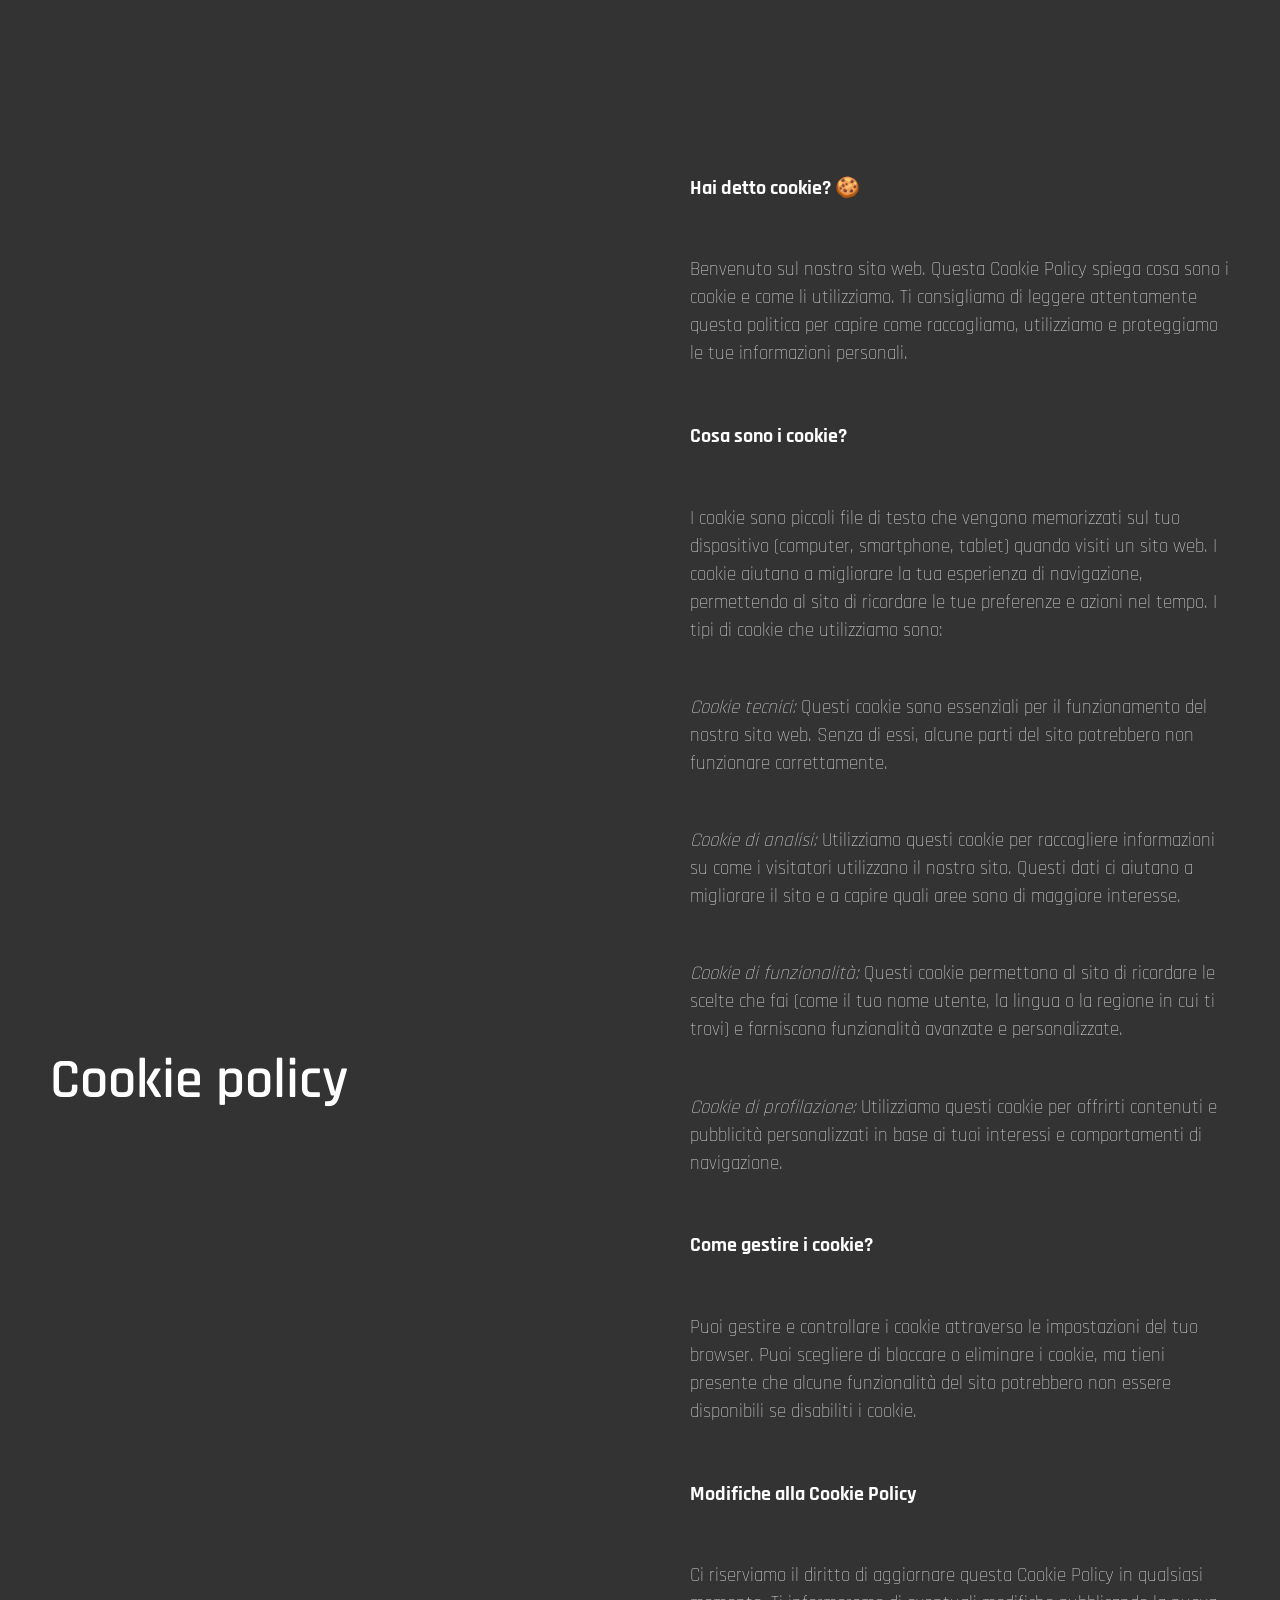
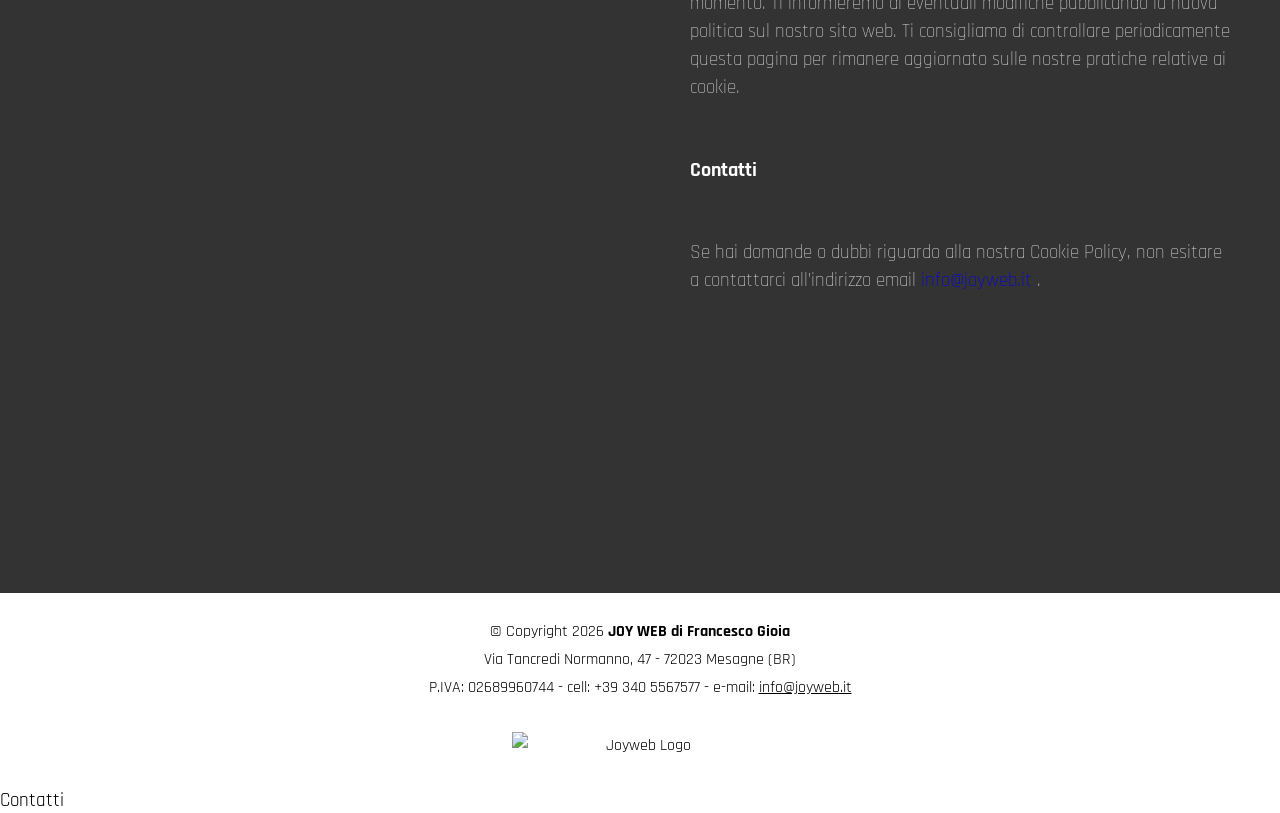
==== cookie-policy.html @ 5805879f "Add files via upload" ====
<!DOCTYPE html>
<html lang="it">
<head>
    <meta charset="UTF-8">
    <meta name="viewport" content="width=device-width, initial-scale=1.0">
    <title>Privacy policy</title>
    <style>
        #sp-page{color:#272727}
        #sp-page .sp-header-tag-h1,#sp-page .sp-header-tag-h2,#sp-page .sp-header-tag-h3,#sp-page .sp-header-tag-h4,#sp-page .sp-header-tag-h5,#sp-page .sp-header-tag-h6{color:#000000}
        #sp-page h1,#sp-page h2,#sp-page h3,#sp-page h4,#sp-page h5,#sp-page h6 {color:#000000; font-family:'Helvetica Neue', Arial, sans-serif; font-weight:400; font-style:normal}
        #sp-page a{color:#FF0000}
        #sp-page a:hover{color:#cc0000}
        #sp-page .btn{background-color:#000000}
        body{background-color:#FFFFFF !important;}
        
        
        @media only screen and (max-width: 480px) {
                 #sp-brhhwi {text-align:center !important;}
                 .sp-headline-block-jkhbii, #sp-jkhbii, #jkhbii {text-align:center !important;}
                 .sp-text-wrapper-jdj1i9, #sp-jdj1i9, #jdj1i9 {text-align:left !important;}		
            }
      
        </style>
        <link rel="stylesheet" href="https://cdnjs.cloudflare.com/ajax/libs/normalize/8.0.1/normalize.min.css" integrity="sha512-NhSC1YmyruXifcj/KFRWoC561YpHpc5Jtzgvbuzx5VozKpWvQ+4nXhPdFgmx8xqexRcpAglTj9sIBWINXa8x5w==" crossorigin="anonymous" referrerpolicy="no-referrer" />
        <link rel="icon" type="image/png" sizes="16x16" href="https://scontent-fco2-1.xx.fbcdn.net/v/t1.6435-9/79937164_10215445349347197_2338849351847116800_n.jpg?_nc_cat=105&ccb=1-6&_nc_sid=174925&_nc_ohc=5utxeUKPg_cAX-qe5cx&tn=70MWhojPpyFqLlnZ&_nc_ht=scontent-fco2-1.xx&oh=00_AT_BbEG2MG72mWIWYHKpiLQ5FNryk2faCsQP8G3Nqq2RHQ&oe=629CDF93">
  
        <script src="https://kit.fontawesome.com/ed0925123a.js" crossorigin="anonymous"></script>
        <script src="https://unpkg.com/scrollreveal@4.0.0/dist/scrollreveal.min.js"></script>
        <link rel="stylesheet" href="styles.css" />
        <link rel="stylesheet" href="https://cdnjs.cloudflare.com/ajax/libs/flickity/3.0.0/flickity.min.css" integrity="sha512-fJcFDOQo2+/Ke365m0NMCZt5uGYEWSxth3wg2i0dXu7A1jQfz9T4hdzz6nkzwmJdOdkcS8jmy2lWGaRXl+nFMQ==" crossorigin="anonymous" referrerpolicy="no-referrer" />
        <link rel="preconnect" href="https://fonts.googleapis.com">
        <link rel="preconnect" href="https://fonts.gstatic.com" crossorigin>
        <link href="https://fonts.googleapis.com/css2?family=Rajdhani:wght@300;400;600;700&display=swap" rel="stylesheet">
      
</head>
<body>
    <div id="privacy" class="bg-cover">
        <div class="bg-cover__title reveal">
          <h3 class="big-text tw">Cookie policy<h3>
        </div>
        <div class="bg-cover__text">
          <h4 class="normal-text tw zoom">Hai detto cookie? 🍪</h4>
          <p class="tg zoom">
            Benvenuto sul nostro sito web. Questa Cookie Policy spiega cosa sono i cookie e come li utilizziamo. Ti consigliamo di leggere attentamente questa politica per capire come raccogliamo, utilizziamo e proteggiamo le tue informazioni personali.

            <h4 class="normal-text tw zoom">Cosa sono i cookie?</h4>
                <p>I cookie sono piccoli file di testo che vengono memorizzati sul tuo dispositivo (computer, smartphone, tablet) quando visiti un sito web. I cookie aiutano a migliorare la tua esperienza di navigazione, permettendo al sito di ricordare le tue preferenze e azioni nel tempo. I tipi di cookie che utilizziamo sono:</p>
                <p><em>Cookie tecnici: </em> Questi cookie sono essenziali per il funzionamento del nostro sito web. Senza di essi, alcune parti del sito potrebbero non funzionare correttamente.</p>
                <p><em>Cookie di analisi: </em> Utilizziamo questi cookie per raccogliere informazioni su come i visitatori utilizzano il nostro sito. Questi dati ci aiutano a migliorare il sito e a capire quali aree sono di maggiore interesse.</p>
                <p><em>Cookie di funzionalità: </em> Questi cookie permettono al sito di ricordare le scelte che fai (come il tuo nome utente, la lingua o la regione in cui ti trovi) e forniscono funzionalità avanzate e personalizzate.</p>
                <p><em>Cookie di profilazione: </em>Utilizziamo questi cookie per offrirti contenuti e pubblicità personalizzati in base ai tuoi interessi e comportamenti di navigazione.</p>
            <h4 class="normal-text tw zoom">Come gestire i cookie?</h4>
                <p>Puoi gestire e controllare i cookie attraverso le impostazioni del tuo browser. Puoi scegliere di bloccare o eliminare i cookie, ma tieni presente che alcune funzionalità del sito potrebbero non essere disponibili se disabiliti i cookie.</p>
            <h4 class="normal-text tw zoom">Modifiche alla Cookie Policy</h4>
                <p>Ci riserviamo il diritto di aggiornare questa Cookie Policy in qualsiasi momento. Ti informeremo di eventuali modifiche pubblicando la nuova politica sul nostro sito web. Ti consigliamo di controllare periodicamente questa pagina per rimanere aggiornato sulle nostre pratiche relative ai cookie.</p>
            <h4 class="normal-text tw zoom">Contatti</h4>  
                <p>Se hai domande o dubbi riguardo alla nostra Cookie Policy, non esitare a contattarci all’indirizzo email <a href="mailto:info@joyweb.it">info@joyweb.it</a> .</p>
          </p>
          </p>
        </div>
      </div>
      <footer>
        <div class="col footer-item">
            <p>© Copyright <script>document.write(new Date().getFullYear()) + " " </script> <strong>JOY WEB di Francesco Gioia </strong> <br>
              Via Tancredi Normanno, 47 - 72023 Mesagne (BR) <br>
              P.IVA: 02689960744 - cell: +39 340 5567577 - e-mail: <a style="text-decoration: underline; color: #000000;" href="mailto:info@joyweb.it">info@joyweb.it</a></p>
              <p><img src="https://www.joyweb.it/LOGO-JOYWEB.png" alt="Joyweb Logo" width="256" height="auto" style="display: block; margin-left: auto; margin-right: auto;" /></p>
            <!-- <p>Created by <em><a style="font-weight: 600; text-decoration: none;" href="https://portfolio-rho-ten-54.vercel.app/">Leo Pasquale</a></em></p> -->
        </div>
      </footer>
      
</body>
</html>





Contatti
---- styles.css ----
/*! normalize.css v8.0.1 | MIT License | github.com/necolas/normalize.css */

/* Document
   ========================================================================== */

/**
 * 1. Correct the line height in all browsers.
 * 2. Prevent adjustments of font size after orientation changes in iOS.
 */

 html {
  line-height: 1.15; /* 1 */
  -webkit-text-size-adjust: 100%; /* 2 */
}

/* Sections
   ========================================================================== */

/**
 * Remove the margin in all browsers.
 */

body {
  margin: 0;
}

/**
 * Render the `main` element consistently in IE.
 */

main {
  display: block;
}

/**
 * Correct the font size and margin on `h1` elements within `section` and
 * `article` contexts in Chrome, Firefox, and Safari.
 */

h1 {
  font-size: 2em;
  margin: 0.67em 0;
}

/* Grouping content
   ========================================================================== */

/**
 * 1. Add the correct box sizing in Firefox.
 * 2. Show the overflow in Edge and IE.
 */

hr {
  box-sizing: content-box; /* 1 */
  height: 0; /* 1 */
  overflow: visible; /* 2 */
}

/**
 * 1. Correct the inheritance and scaling of font size in all browsers.
 * 2. Correct the odd `em` font sizing in all browsers.
 */

pre {
  font-family: monospace, monospace; /* 1 */
  font-size: 1em; /* 2 */
}

/* Text-level semantics
   ========================================================================== */

/**
 * Remove the gray background on active links in IE 10.
 */

a {
  background-color: transparent;
}

/**
 * 1. Remove the bottom border in Chrome 57-
 * 2. Add the correct text decoration in Chrome, Edge, IE, Opera, and Safari.
 */

abbr[title] {
  border-bottom: none; /* 1 */
  text-decoration: underline; /* 2 */
  text-decoration: underline dotted; /* 2 */
}

/**
 * Add the correct font weight in Chrome, Edge, and Safari.
 */

b,
strong {
  font-weight: bolder;
}

/**
 * 1. Correct the inheritance and scaling of font size in all browsers.
 * 2. Correct the odd `em` font sizing in all browsers.
 */

code,
kbd,
samp {
  font-family: monospace, monospace; /* 1 */
  font-size: 1em; /* 2 */
}

/**
 * Add the correct font size in all browsers.
 */

small {
  font-size: 80%;
}

/**
 * Prevent `sub` and `sup` elements from affecting the line height in
 * all browsers.
 */

sub,
sup {
  font-size: 75%;
  line-height: 0;
  position: relative;
  vertical-align: baseline;
}

sub {
  bottom: -0.25em;
}

sup {
  top: -0.5em;
}

/* Embedded content
   ========================================================================== */

/**
 * Remove the border on images inside links in IE 10.
 */

img {
  border-style: none;
}

/* Forms
   ========================================================================== */

/**
 * 1. Change the font styles in all browsers.
 * 2. Remove the margin in Firefox and Safari.
 */

button,
input,
optgroup,
select,
textarea {
  font-family: inherit; /* 1 */
  font-size: 100%; /* 1 */
  line-height: 1.15; /* 1 */
  margin: 0; /* 2 */
}

/**
 * Show the overflow in IE.
 * 1. Show the overflow in Edge.
 */

button,
input { /* 1 */
  overflow: visible;
}

/**
 * Remove the inheritance of text transform in Edge, Firefox, and IE.
 * 1. Remove the inheritance of text transform in Firefox.
 */

button,
select { /* 1 */
  text-transform: none;
}

/**
 * Correct the inability to style clickable types in iOS and Safari.
 */

button,
[type="button"],
[type="reset"],
[type="submit"] {
  -webkit-appearance: button;
}

/**
 * Remove the inner border and padding in Firefox.
 */

button::-moz-focus-inner,
[type="button"]::-moz-focus-inner,
[type="reset"]::-moz-focus-inner,
[type="submit"]::-moz-focus-inner {
  border-style: none;
  padding: 0;
}

/**
 * Restore the focus styles unset by the previous rule.
 */

button:-moz-focusring,
[type="button"]:-moz-focusring,
[type="reset"]:-moz-focusring,
[type="submit"]:-moz-focusring {
  outline: 1px dotted ButtonText;
}

/**
 * Correct the padding in Firefox.
 */

fieldset {
  padding: 0.35em 0.75em 0.625em;
}

/**
 * 1. Correct the text wrapping in Edge and IE.
 * 2. Correct the color inheritance from `fieldset` elements in IE.
 * 3. Remove the padding so developers are not caught out when they zero out
 *    `fieldset` elements in all browsers.
 */

legend {
  box-sizing: border-box; /* 1 */
  color: inherit; /* 2 */
  display: table; /* 1 */
  max-width: 100%; /* 1 */
  padding: 0; /* 3 */
  white-space: normal; /* 1 */
}

/**
 * Add the correct vertical alignment in Chrome, Firefox, and Opera.
 */

progress {
  vertical-align: baseline;
}

/**
 * Remove the default vertical scrollbar in IE 10+.
 */

textarea {
  overflow: auto;
}

/**
 * 1. Add the correct box sizing in IE 10.
 * 2. Remove the padding in IE 10.
 */

[type="checkbox"],
[type="radio"] {
  box-sizing: border-box; /* 1 */
  padding: 0; /* 2 */
}

/**
 * Correct the cursor style of increment and decrement buttons in Chrome.
 */

[type="number"]::-webkit-inner-spin-button,
[type="number"]::-webkit-outer-spin-button {
  height: auto;
}

/**
 * 1. Correct the odd appearance in Chrome and Safari.
 * 2. Correct the outline style in Safari.
 */

[type="search"] {
  -webkit-appearance: textfield; /* 1 */
  outline-offset: -2px; /* 2 */
}

/**
 * Remove the inner padding in Chrome and Safari on macOS.
 */

[type="search"]::-webkit-search-decoration {
  -webkit-appearance: none;
}

/**
 * 1. Correct the inability to style clickable types in iOS and Safari.
 * 2. Change font properties to `inherit` in Safari.
 */

::-webkit-file-upload-button {
  -webkit-appearance: button; /* 1 */
  font: inherit; /* 2 */
}

/* Interactive
   ========================================================================== */

/*
 * Add the correct display in Edge, IE 10+, and Firefox.
 */

details {
  display: block;
}

/*
 * Add the correct display in all browsers.
 */

summary {
  display: list-item;
}

/* Misc
   ========================================================================== */

/**
 * Add the correct display in IE 10+.
 */

template {
  display: none;
}

/**
 * Add the correct display in IE 10.
 */

[hidden] {
  display: none;
}

/* Base style */
* {
  z-index: 1;
}
body {
  /* font-family: "Inter", sans-serif; */
  font-family: 'Rajdhani', sans-serif;
  margin: 0;
  font-size: 1.2rem;
}

#progress {
  width: 100%;
  height: 8.40rem;
  position: fixed;
  left: 0;
  top: 0;
  z-index: 2;
  background: linear-gradient(0deg, rgba(255, 255, 255, 0), #171717);
  background-size: cover;
}

a {
  text-decoration: none;
}
h1,
h2,
h3,
h4,
h5,
p {
  color: #000;
  padding-bottom: 1.88rem;
}
p {
  line-height: 1.75rem;
  color: #ccc;
  font-weight: 300;
}
.big-text {
  font-size: 3.5rem;
  font-weight: 600;
}
.med-text {
  font-size: 2.5rem;
}
.normal-text {
  font-size: 1.25rem;
}
.small-text {
  font-size: 0.88rem;
}
.intro-text {
  font-size: 1.25rem;
  text-transform: uppercase;
  font-weight: bold;
}
.button {
  font-family: 'Rajdhani', sans-serif;
  padding: 0.62rem 1.56rem;
  display: inline-block;
  border-radius: 0.31rem;
  border: 1px solid #fff;
  background-color: #0c5332;
  color:  #fff;
}

.button:hover {
  color: #0e834c;
  background-color: transparent;
  border: 1px solid #0c5332;
  transform: scale(1.05);
  transition: all .3s ease;
}


/* Header */
header {
  width: 100%;
  position: fixed;
  top: 0;
  left: 50%;
  transform: translateX(-50%);
  padding: 0.62rem;
  color: #fff;
  display: flex;
  max-width: 84.375rem;
  z-index: 3;
  align-items: center;
}

.hamburger {
  display: none;
}

.logo {
  display: block;
  z-index: 3;
}
.logo img {
  height: 9.7rem;
}

.menu {
  display: flex;
  align-items: center;
  width: 100%;
  text-decoration: none;
  list-style: none;
  z-index: 3;
  padding-left: 20%;
  text-align: end;
}

.menu li {
  display: inline-block;
  color: #fff;
  list-style: none;
}

.menu li a {
  color: #fff;
  list-style: none;
  padding: 0.94rem;
  display: flex;
  align-items: center;
  font-weight: 700;
  letter-spacing: 0.2rem;
  text-shadow: 2px 2px 4px black;
}

.menu li a:hover {
  color: #0c5332;
  transform: scale(1.1);
  transition: all .5s ease;
}

.dropbtn {
  background-color: transparent;
  color: white;
  padding: 16px;
  font-size: 2rem;
  border: none;
}

.dropdown {
  position: relative;
  display: inline-block;
}

.dropdown-content {
  display: none;
  position: absolute;
  background-color: transparent;
  min-width: 11rem;
  min-height: 11rem;
  box-shadow: 0px 8px 16px 0px rgba(0,0,0,0.2);
  z-index: 1;
  padding: 0;
  text-align: center;
  color: #ccc;
  right: 0;
}

.dropdown:hover .dropdown-content {display: block;  }


.hero {
  height: 100vh;
  display: flex;
  width: 100%;
  align-items: center;
  background: linear-gradient(0deg, rgba(0, 0, 0, 0.2), rgba(0, 0, 0, 0.9)),
    url("./images/bg-foto.jpg") no-repeat center center;
  background-size: cover;
}

.hero__content {
  width: 100%;
  max-width: 84.375rem;
  margin: 0 auto;
  padding: 1.875rem;
}

.hero__content h1,
.hero__content p {
  color: #fff;
}

#joywebtitle {
  margin-top: 11rem;
  margin-bottom: -3rem;
}


#desc_subtitle{
  margin-bottom: 28srem;
}


.wa-mobile {
  display: none;
  font-family: 'fontawesome';
  font-style: normal;
  margin-top: 100vh;
  font-size: 3rem;
  padding: 0.3rem;
  color: rgb(9, 206, 9);
  z-index: 999;
  position: fixed;
  bottom: 1%;
  right: 3%;
  text-shadow: 1.5px 1.5px 2px rgb(0, 0, 0);
}

.phone-mobile {
  display: none;
  font-family: 'fontawesome';
  font-style: normal;
  margin-top: 100vh;
  font-size: 2rem;
  padding: 0.3rem;
  color: rgb(8, 95, 209);
  z-index: 999;
  position: fixed;
  bottom: 9%;
  right: 4.5%;
  text-shadow: 1.5px 1.5px 2px  rgb(37, 37, 37);
}

.typewriter {
  color: #fff;
  /* font-family: monospace; */
  overflow: hidden; /* Ensures the content is not revealed until the animation */
  border-right: .15em solid #0e834c; /* The typwriter cursor */
  white-space: nowrap; /* Keeps the content on a single line */
  margin: 0 auto; /* Gives that scrolling effect as the typing happens */
  letter-spacing: .10em; /* Adjust as needed */
  animation: 
    typing 4.5s steps(30, end),
    blink-caret .6s step-end infinite;
}

/* The typing effect */
@keyframes typing {
  from { width: 0 }
  to { width: 100% }
}

/* The typewriter cursor effect */
@keyframes blink-caret {
  from, to { border-color: transparent }
  50% { border-color: #0c5332 }
}


@media (max-width: 868px) {
  
  .logo {
    padding-bottom: 1.875rem;
    display: block;
    z-index: 999;
    height: 6.5rem
  }
  
  .logo img {
    height: 6.5rem;
    margin-top: -1.3rem;
    margin-left: -2rem;
    z-index: 999;
  }

  #progress {
    height: 5rem;
  }

  .big-text {
    font-size: 2rem;
  }

  #prices {
    text-align: center;
  }

  .menu {
    display: block;
    position: absolute;
    top: 0;
    right: -120%;
    background-color: #0c5332;
    height: 100vh;
    padding-top: 5rem;
    width: 100%;
    margin: 0;
    transition: all 1s cubic-bezier(0.215, 0.610, 0.355, 1);
  }

  .menu--open {
    right: 0;
    width: 100%;
    padding: 7rem 0.5rem;
    transform: scale(1.15);
  }

  .menu--open li a:hover{
    transform: scale(1);
  }

  .menu li {
    display: block;
    /* padding: 1.875rem 0.625rem; */
  }
  .menu li:first-child{
    margin-top: 3rem;
  }
  .menu li a {
    font-size: 1.263rem;
  }

  .wa-mobile, .phone-mobile {
    display: block;

  }

  .hamburger {
    display: block;
    width: 1.875rem;
    height: 1.875rem;
    position: absolute;
    top: 1.875rem;
    right: 0;
    z-index: 4;
  }
  .hamburger span {
    background-color: #fff;
    height: 0.19rem;
    width: 100%;
    display: block;
    margin-bottom: 0.31rem;
  }

  #dropdown{
    display: none;
  }

}

/* Poster */

.poster {
  display: flex;
  height: 100%;
  width: 100%;
  align-items: center;
  margin-top: 3%;
}

.poster2 {
  display: flex;
  height: 100%;
  width: 100%;
  align-items: center;
  margin-top: 3%;
}

.poster__video {
  order: 1;
  margin-left: 3.12rem;
  width: 60%;
  height: 80%;
  z-index: 0;
}
.poster__content {
  order: 2;
  width: 40%;
  padding: 5.625rem;
  text-align: end;
}
.poster__video2 {
  order: 2;
  margin-right: 3.125rem;
  width: 60%;
  height: 80%;
  z-index: 0;
}
.poster__content2 {
  order: 1;
  width: 40%;
  padding: 5.625rem;
  text-align: start;
}

.poster__video video {
  object-fit: cover;
  width: 100%;
  height: 100%;
}
.poster__video2 video {
  object-fit: cover;
  width: 100%;
  height: 100%;
}

@media (max-width: 868px) {
  .poster {
    display: flex;
    flex-wrap: wrap;
    height: auto;
    margin: 0;
  }

  .poster2 {
    display: flex;
    flex-wrap: wrap;
    height: 0%;
    margin: 0;
  }

  #maps {
    width: 100%;
    height: 50vh;
  }

  #streetview {
    width: 100%;
    height: 50vh;
  }

  .poster__video, .poster__video2,
  .poster__content, .poster__content2 {
    display: block;
    margin: 0;
    width: 100%;
    text-align: center;

  }
  .poster__content, .poster__content2 {
    height: 30%;
  }
  .poster__video, .poster__video2 {
    order: 2;
  }
  .poster__content, .poster__content2 {
    order: 1;
    padding: 7% 3rem !important;
  }
  video {
    margin-top: 20%;
    margin-bottom: 0%;
  }

  #video2 {
    margin-bottom: -15%;
  }
  #internet, #privacy, #cookie{
    padding-top: 4rem;
    /* padding-bottom: 4rem; */
  }

 
  #chisiamo, #dovesiamo {
   padding-top: 0 !important
  }
}

@media (max-width: 1366px) {
  header {
    width: 90%
  }
  .hero__content {
    width: 100%;
  }
  .contact-form {
    height: 100%;
  }
  
  form > p {
    color: #fff;
    font-size: 1rem;
    width: 85%;
    margin: 0 auto;
  }
  }

/* BG Cover */

.bg-cover {
  display: flex;
  padding: 6.25rem 0;
  background: linear-gradient(0deg, rgba(0, 0, 0, 0.8), rgba(0, 0, 0, 0.8)),
    url("./images/bg-foto2.jpg") no-repeat center center;
  background-size: cover;
  margin-top: 0;
}

.bg-cover__title {
  width: 50%;
  padding: 3.125rem;
  display: flex;
  align-items: center;
}

.bg-cover__text {
  width: 50%;
  padding: 3.125rem;
}

@media (max-width: 868px) {
  .bg-cover {
    flex-wrap: wrap;
    height: auto;
  }
  .bg-cover__title,
  .bg-cover__text {
    width: 100%;
  }
}

/* Grid */

.grid {
  display: flex;
  max-width: 84.375rem;
  padding: 0 0.875rem;
  margin: 0 auto;
  position: relative;
}
.grid .col {
  width: 100%;
  padding: 3rem;
}

iframe {
  width: 100%;
  height: 50rem;
}
#maps, #street{
  z-index: 0;
}

.wa {
  font-family: 'fontawesome';
  font-style: normal;
  font-size: 2.5rem;
  padding: 0.3rem;
}

.wa:hover{
  color: rgb(6, 255, 6);
  transform: scale(1.2);
  transition: all .3s ease;
}

#submit, #call {
  text-align: center;
  width: 14rem;
  margin: 0 auto;
  border: 1px solid #fff;
  background-color: #0c5332;
  color:  #fff;
  font-size: 1rem;
}

#call {
  background-color: #1e9743;
}

#call a {
  color: #fff;
  text-decoration: none;
}
#call a::after{
  content: " \f095 ";
  font-family: "fontawesome";
  padding-left: 0.3rem;
}

.button-move{
  animation: rotate_effetto 5s 2 linear;
}
.button-move-mobile{
  animation: rotate_effetto 8s 4 linear;
}

@keyframes rotate_effetto {
  0% {transform: rotate(0deg); color: rgb(193, 243, 193);} 
  20% {transform: rotate(0deg); color: rgb(118, 208, 118);}
  40% {transform: rotate(10deg); color: rgb(9, 206, 9);}
  60% {transform: rotate(-10deg); color: rgb(9, 206, 9)}
  80% {transform: rotate(0deg); color: rgb(118, 208, 118);}
  100% {transform: rotate(0deg); color: rgb(193, 243, 193);}
}

#submit:hover {
 border: 1px solid #fff;
 background-color: transparent;
 color:  #fff;
 cursor: pointer;
}


@media (max-width: 868px) {
  /* * {
    width: 100%;
  }
   */


  #intro {
    display: none;
  }

  #joywebtitle {
    margin-top: 3rem;
    margin-bottom: -3rem;
  }

  #sp-jkhbii{
    font-size: .8rem !important;
    margin-top: .3rem !important;
  }

  #video1, #video2 {
  margin-top: -1.5rem;
  margin-bottom: 1rem;
}

  .typewriter {
    color: #fff;
    /* font-family: monospace; */
    overflow: hidden; /* Ensures the content is not revealed until the animation */
    border-right: .15em solid #0e834c; /* The typwriter cursor */
    white-space: wrap; /* Keeps the content on a single line */
    margin: 0 auto; /* Gives that scrolling effect as the typing happens */
    letter-spacing: .10em; /* Adjust as needed */
    animation: 
      typing 4.5s steps(30, end),
      blink-caret .6s step-end infinite;
  }

  #desc_subtitle{
    font-size: 1rem !important;
    margin-right: 0 !important;
  }
  .grid {
    display: flex;
    flex-wrap: wrap;
    align-items: center;
  }
  .grid .col {
    font-size: 1.2rem;
    width: 100%;
    display: block;
    padding: 1.5rem;
    padding-top: 3rem;
  }
  .grid > .col {
    padding-top: 55% !important;
  }
  .bg-cover, .bg-cover__title, .bg-cover__text {
    padding-top: 0;
    padding-bottom: 0;
    z-index: 0;
  }

  #street iframe,
  #maps iframe {
    position: relative;
    display: block;
    margin: 0;
    width: 100%;
    height: 20rem;
  }

  .tg p {
    font-size: 0.8rem;
  }


  .grid2 {
    display: flex;
    flex-wrap: wrap;
    width: 100%;
    padding: 0;
    margin: 0 auto;
    margin-bottom: -1rem;
  }
  .col2 {
    font-size: 1.8rem;
    width: 100%;
    padding: 0;
    margin: 0;
  }
  .col, p {
    font-size: 1rem;
  }
  
  .contact-form{
    height: 150%;
  }

  #submit {
    display: block;
    margin: 0 auto;
    margin-bottom: 0.3rem;
  }


  .footer-item p, .footer-item a {
    padding: 2%;
  }

  .footer-item p:first-child {
    margin-top: 20%;
    padding: 10%;
  }

  .footer-item p:last-child {
    margin-bottom: 20%;
  }

  
}

@media (max-height: 420px){
    #footer, .footer-item, .footer-item p {
      display: none;
    }
    .contact-form {
      height: 300%;
    }
}


/* Carousel */
/* .pad {
  margin-top: 6.25rem;
  padding-bottom: 6.25rem;
}
.main-carousel {
  padding: 2.5rem 0;
}

.carousel-cell {
  height: 21.875rem;
  width: 21.875rem;
  background-color: #016b92;
  border-radius: 50%;
  line-height: 21.875rem;
  text-align: center;
  margin: 0 1.25rem;
} */

/* @media (max-width: 868px) {
  .carousel-cell {
    margin-left: 1.875;
  }
  .pad {
    margin-bottom: 3.125rem;
    margin: 1.875rem;
  }
} */

/* Footer */

.pre-footer {
  background-color: #0c5332;
  color: #fff;
}

#privacypolicy, #cookiepolicy{
  text-decoration: underline;
  color: white;
}

.form-container {
  font-size: 0.8rem;
  position: relative;
  margin: 0 auto;
  display: flex;
  text-align: center;
  height: 100vh;
  z-index: 0;
}
 .contact-form {
   font-size: 0.8rem;
  background: linear-gradient(0deg, rgba(0, 0, 0, 0.3), #016b92),
    url("./images/form-wallpaper.jpg") no-repeat center center;
  background-size: cover;
  width: 100%;
  align-items: center;
  text-align: center;
  margin: 0 auto;
 }

 .contact-inputs {
   position: relative;
   font-size: 1rem;
   font-family: 'Rajdhani', sans-serif;
   background-color: transparent;
   width: 90%;
   display: block;
   padding: 1rem;
   text-align: left;
   margin: 0 auto;
   margin-bottom: 1rem;
   border: 1px solid  #fff;
   border-radius: 10px;
 }

 .contact-inputs::placeholder{
   color: white;
 }

 .contact-inputs:focus{
  background-color: rgba(255, 255, 255, 0.500);
  color: #000;
  border: 2px solid white;
}
#footer{
  padding-top: 2rem;
  display: table;
  text-align: center;
  margin: 0 auto;
}
.footer-item p, .footer-item p a{
  color: #000;
  font-size: 1rem;
  font-weight: 400;
  width: 100%;
  margin:0 auto;
  text-align: center;
}

.footer-item p:first-child {
  padding-top: 2%;
}

.response-message{
  width: 100%;
  padding: 1.2rem;
  border: 1px solid white
}



/* Helpers */

.mt-1 {
  margin-top: 3.125rem;
}
.mt-2 {
  margin-top: 6.25rem;
}
.mt-3 {
  margin-top: 9.375rem;
}
.ml-1 {
  margin-left: 3.125rem;
}
.ml-2 {
  margin-left: 6.25rem;
}
.ml-3 {
  margin-left: 9.375rem;
}
.mb-1 {
  margin-bottom: 3.125rem;
}
.mb-2 {
  margin-bottom: 6.25rem;
}
.mb-3 {
  margin-bottom: 9.375rem;
}
.mr-1 {
  margin-right: 3.125rem;
}
.mr-2 {
  margin-right: 6.25rem;
}
.mr-3 {
  margin-right: 9.375rem;
}
.tw {
  color: #fff;
}
.tb {
  color: #000;
}
.tg {
  color: #ccc;
}
.bg-w {
  background-color: #fff;
}
.bg-b {
  background-color: #000;
}





*,
*:before,
*:after {
  -webkit-box-sizing: border-box;
  -moz-box-sizing: border-box;
  box-sizing: border-box;
}
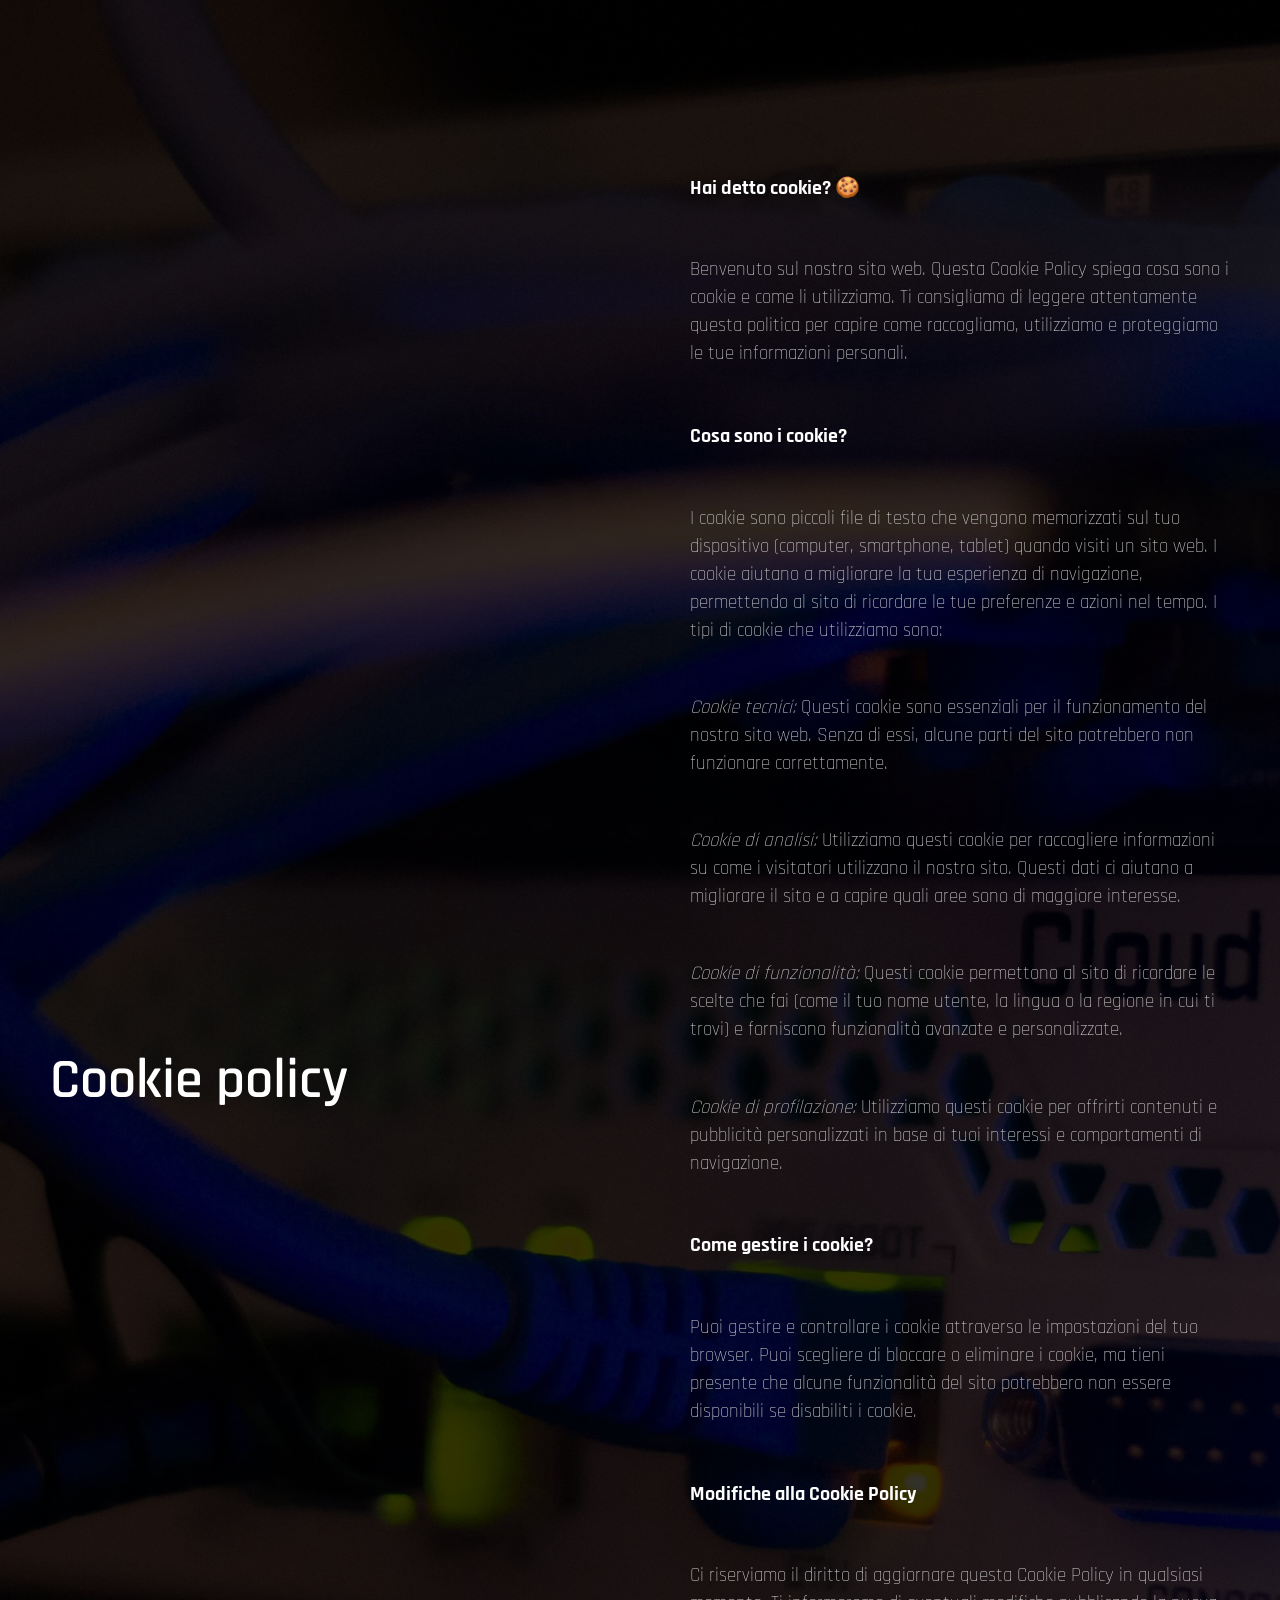
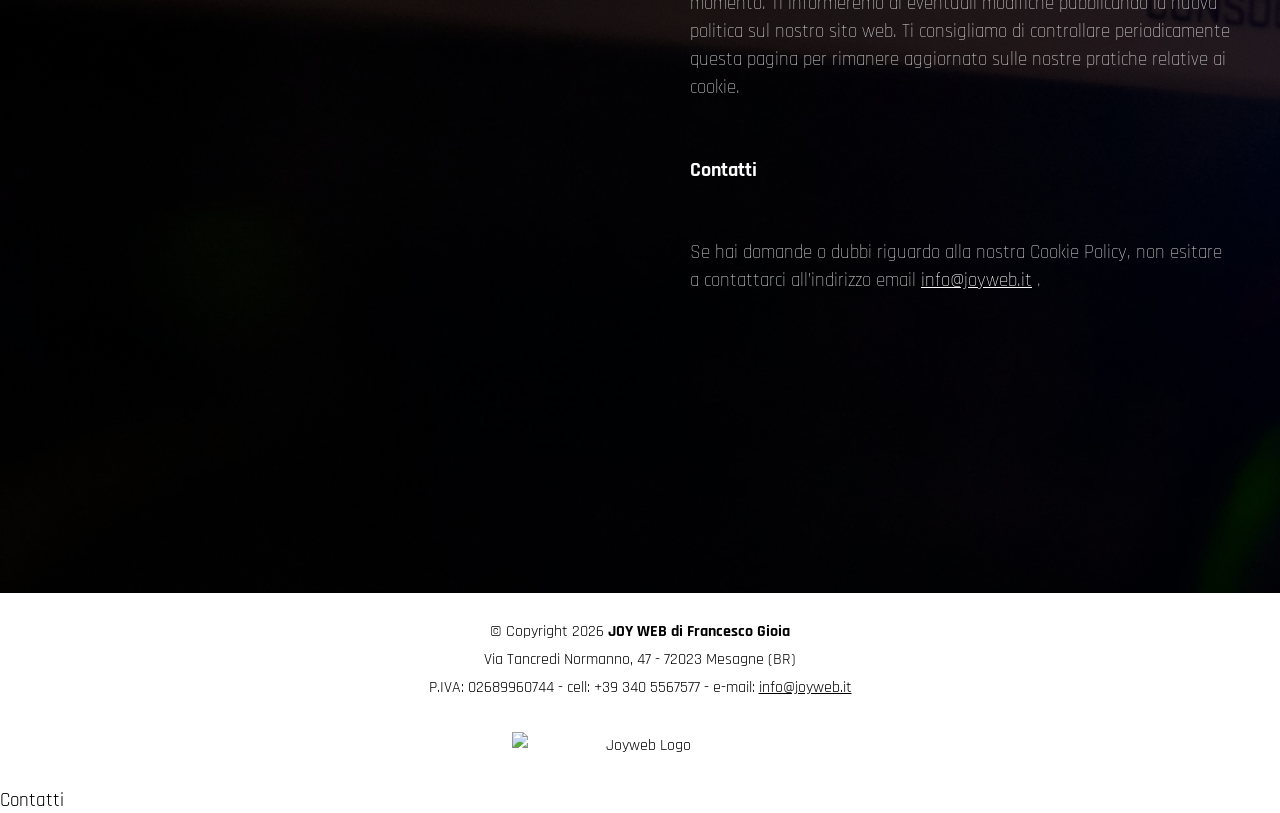
==== commit f327379a: "Add files via upload" ====
--- a/cookie-policy.html
+++ b/cookie-policy.html
@@ -26,7 +26,7 @@
   
         <script src="https://kit.fontawesome.com/ed0925123a.js" crossorigin="anonymous"></script>
         <script src="https://unpkg.com/scrollreveal@4.0.0/dist/scrollreveal.min.js"></script>
-        <link rel="stylesheet" href="styles.css" />
+        <link rel="stylesheet" href="src/styles.css" />
         <link rel="stylesheet" href="https://cdnjs.cloudflare.com/ajax/libs/flickity/3.0.0/flickity.min.css" integrity="sha512-fJcFDOQo2+/Ke365m0NMCZt5uGYEWSxth3wg2i0dXu7A1jQfz9T4hdzz6nkzwmJdOdkcS8jmy2lWGaRXl+nFMQ==" crossorigin="anonymous" referrerpolicy="no-referrer" />
         <link rel="preconnect" href="https://fonts.googleapis.com">
         <link rel="preconnect" href="https://fonts.gstatic.com" crossorigin>
@@ -54,7 +54,7 @@
             <h4 class="normal-text tw zoom">Modifiche alla Cookie Policy</h4>
                 <p>Ci riserviamo il diritto di aggiornare questa Cookie Policy in qualsiasi momento. Ti informeremo di eventuali modifiche pubblicando la nuova politica sul nostro sito web. Ti consigliamo di controllare periodicamente questa pagina per rimanere aggiornato sulle nostre pratiche relative ai cookie.</p>
             <h4 class="normal-text tw zoom">Contatti</h4>  
-                <p>Se hai domande o dubbi riguardo alla nostra Cookie Policy, non esitare a contattarci all’indirizzo email <a href="mailto:info@joyweb.it">info@joyweb.it</a> .</p>
+                <p>Se hai domande o dubbi riguardo alla nostra Cookie Policy, non esitare a contattarci all’indirizzo email <a style="text-decoration: underline; color: #fff;" href="mailto:info@joyweb.it">info@joyweb.it</a> .</p>
           </p>
           </p>
         </div>
--- a/src/styles.css
+++ b/src/styles.css
@@ -0,0 +1,965 @@
+html {
+    line-height: 1.15;
+    -webkit-text-size-adjust: 100%;
+}
+body {
+    margin: 0;
+}
+main {
+    display: block;
+}
+h1 {
+    font-size: 2em;
+    margin: 0.67em 0;
+}
+hr {
+    box-sizing: content-box;
+    height: 0;
+    overflow: visible;
+}
+pre {
+    font-family: monospace, monospace;
+    font-size: 1em;
+}
+a {
+    background-color: transparent;
+}
+abbr[title] {
+    border-bottom: none;
+    text-decoration: underline;
+    text-decoration: underline dotted;
+}
+b,
+strong {
+    font-weight: bolder;
+}
+code,
+kbd,
+samp {
+    font-family: monospace, monospace;
+    font-size: 1em;
+}
+small {
+    font-size: 80%;
+}
+sub,
+sup {
+    font-size: 75%;
+    line-height: 0;
+    position: relative;
+    vertical-align: baseline;
+}
+sub {
+    bottom: -0.25em;
+}
+sup {
+    top: -0.5em;
+}
+img {
+    border-style: none;
+}
+button,
+input,
+optgroup,
+select,
+textarea {
+    font-family: inherit;
+    font-size: 100%;
+    line-height: 1.15;
+    margin: 0;
+}
+button,
+input {
+    overflow: visible;
+}
+button,
+select {
+    text-transform: none;
+}
+button,
+[type="button"],
+[type="reset"],
+[type="submit"] {
+    -webkit-appearance: button;
+}
+button::-moz-focus-inner,
+[type="button"]::-moz-focus-inner,
+[type="reset"]::-moz-focus-inner,
+[type="submit"]::-moz-focus-inner {
+    border-style: none;
+    padding: 0;
+}
+button:-moz-focusring,
+[type="button"]:-moz-focusring,
+[type="reset"]:-moz-focusring,
+[type="submit"]:-moz-focusring {
+    outline: 1px dotted ButtonText;
+}
+fieldset {
+    padding: 0.35em 0.75em 0.625em;
+}
+legend {
+    box-sizing: border-box;
+    color: inherit;
+    display: table;
+    max-width: 100%;
+    padding: 0;
+    white-space: normal;
+}
+progress {
+    vertical-align: baseline;
+}
+textarea {
+    overflow: auto;
+}
+[type="checkbox"],
+[type="radio"] {
+    box-sizing: border-box;
+    padding: 0;
+}
+[type="number"]::-webkit-inner-spin-button,
+[type="number"]::-webkit-outer-spin-button {
+    height: auto;
+}
+[type="search"] {
+    -webkit-appearance: textfield;
+    outline-offset: -2px;
+}
+[type="search"]::-webkit-search-decoration {
+    -webkit-appearance: none;
+}
+::-webkit-file-upload-button {
+    -webkit-appearance: button;
+    font: inherit;
+}
+details {
+    display: block;
+}
+summary {
+    display: list-item;
+}
+template {
+    display: none;
+}
+[hidden] {
+    display: none;
+}
+* {
+    z-index: 1;
+}
+body {
+    font-family: "Rajdhani", sans-serif;
+    margin: 0;
+    font-size: 1.2rem;
+}
+#progress {
+    width: 100%;
+    height: 8.4rem;
+    position: fixed;
+    left: 0;
+    top: 0;
+    z-index: 2;
+    background: linear-gradient(0deg, rgba(255, 255, 255, 0), #171717);
+    background-size: cover;
+}
+a {
+    text-decoration: none;
+}
+h1,
+h2,
+h3,
+h4,
+h5,
+p {
+    color: #000;
+    padding-bottom: 1.88rem;
+}
+p {
+    line-height: 1.75rem;
+    color: #ccc;
+    font-weight: 300;
+}
+.big-text {
+    font-size: 3.5rem;
+    font-weight: 600;
+}
+.med-text {
+    font-size: 2.5rem;
+}
+.normal-text {
+    font-size: 1.25rem;
+}
+.small-text {
+    font-size: 0.88rem;
+}
+.intro-text {
+    font-size: 1.25rem;
+    text-transform: uppercase;
+    font-weight: bold;
+}
+.button {
+    font-family: "Rajdhani", sans-serif;
+    padding: 0.62rem 1.56rem;
+    display: inline-block;
+    border-radius: 0.31rem;
+    border: 1px solid #fff;
+    background-color: #032917;
+    color: #fff;
+}
+.button:hover {
+    color: #0e834c;
+    background-color: transparent;
+    border: 1px solid #032917;
+    transform: scale(1.05);
+    transition: all 0.3s ease;
+}
+header {
+    width: 100%;
+    position: fixed;
+    top: 0;
+    left: 50%;
+    transform: translateX(-50%);
+    padding: 0.62rem;
+    color: #fff;
+    display: flex;
+    max-width: 84.375rem;
+    z-index: 3;
+    align-items: center;
+}
+.hamburger {
+    display: none;
+}
+.logo {
+    display: block;
+    z-index: 3;
+}
+.logo img {
+    height: 9.7rem;
+}
+.menu {
+    display: flex;
+    align-items: center;
+    width: 100%;
+    text-decoration: none;
+    list-style: none;
+    z-index: 3;
+    padding-left: 20%;
+    text-align: end;
+}
+.menu li {
+    display: inline-block;
+    color: #fff;
+    list-style: none;
+}
+.menu li a {
+    color: #fff;
+    list-style: none;
+    padding: 0.94rem;
+    display: flex;
+    align-items: center;
+    font-weight: 700;
+    letter-spacing: 0.2rem;
+    text-shadow: 2px 2px 4px black;
+}
+.menu li a:hover {
+    color: #ffffff;
+    transform: scale(1.1);
+    transition: all 0.5s ease;
+}
+.dropbtn {
+    background-color: transparent;
+    color: white;
+    padding: 16px;
+    font-size: 2rem;
+    border: none;
+}
+.dropdown {
+    position: relative;
+    display: inline-block;
+}
+.dropdown-content {
+    display: none;
+    position: absolute;
+    background-color: transparent;
+    min-width: 11rem;
+    min-height: 11rem;
+    box-shadow: 0px 8px 16px 0px rgba(0, 0, 0, 0.2);
+    z-index: 1;
+    padding: 0;
+    text-align: center;
+    color: #ccc;
+    right: 0;
+}
+.dropdown:hover .dropdown-content {
+    display: block;
+}
+.hero {
+    height: 100vh;
+    display: flex;
+    width: 100%;
+    align-items: center;
+    background: linear-gradient(0deg, rgba(0, 0, 0, 0.2), rgba(0, 0, 0, 0.9)), url("./images/bg-foto.jpg") no-repeat center center;
+    background-size: cover;
+}
+.hero__content {
+    width: 100%;
+    max-width: 84.375rem;
+    margin: 0 auto;
+    padding: 1.875rem;
+}
+.hero__content h1,
+.hero__content p {
+    color: #fff;
+}
+#joywebtitle {
+    margin-top: 11rem;
+    margin-bottom: -3rem;
+}
+#desc_subtitle {
+    margin-bottom: 28srem;
+}
+.wa-mobile {
+    display: none;
+    font-family: "fontawesome";
+    font-style: normal;
+    margin-top: 100vh;
+    font-size: 3rem;
+    padding: 0.3rem;
+    color: rgb(9, 206, 9);
+    z-index: 999;
+    position: fixed;
+    bottom: 1%;
+    right: 3%;
+    text-shadow: 1.5px 1.5px 2px rgb(0, 0, 0);
+}
+.phone-mobile {
+    display: none;
+    font-family: "fontawesome";
+    font-style: normal;
+    margin-top: 100vh;
+    font-size: 2rem;
+    padding: 0.3rem;
+    color: rgb(8, 95, 209);
+    z-index: 999;
+    position: fixed;
+    bottom: 9%;
+    right: 4.5%;
+    text-shadow: 1.5px 1.5px 2px rgb(37, 37, 37);
+}
+.typewriter {
+    color: #fff;
+    overflow: hidden;
+    border-right: 0.15em solid #fff;
+    white-space: nowrap;
+    margin: 0 auto;
+    letter-spacing: 0.05em;
+    animation: typing 4.5s steps(30, end), blink-caret 0.6s step-end infinite;
+}
+@keyframes typing {
+    from {
+        width: 0;
+    }
+    to {
+        width: 100%;
+    }
+}
+@keyframes blink-caret {
+    from,
+    to {
+        border-color: transparent;
+    }
+    50% {
+        border-color: #fff;
+    }
+}
+@media (max-width: 1068px) {
+    .logo {
+        padding-bottom: 1.875rem;
+        display: block;
+        z-index: 999;
+        height: 6.5rem;
+    }
+    .logo img {
+        height: 6.5rem;
+        margin-top: -1.3rem;
+        margin-left: -2rem;
+        z-index: 999;
+    }
+    #progress {
+        height: 5rem;
+    }
+    .big-text {
+        font-size: 2rem;
+    }
+    #prices {
+        text-align: center;
+    }
+    .menu {
+        display: block;
+        position: absolute;
+        top: 0;
+        right: -120%;
+        background-color: #000;
+        height: 100vh;
+        padding-top: 5rem;
+        width: 100%;
+        margin: 0;
+        transition: all 1s cubic-bezier(0.215, 0.61, 0.355, 1);
+    }
+    .menu--open {
+        right: 0;
+        width: 100%;
+        padding: 7rem 0.5rem;
+        transform: scale(1.15);
+    }
+    .menu--open li a:hover {
+        transform: scale(1);
+    }
+    .menu li {
+        display: block;
+    }
+    .menu li:first-child {
+        margin-top: 3rem;
+    }
+    .menu li a {
+        font-size: 1.263rem;
+    }
+    .wa-mobile,
+    .phone-mobile {
+        display: block;
+    }
+    .hamburger {
+        display: block;
+        width: 1.875rem;
+        height: 1.875rem;
+        position: absolute;
+        top: 1.875rem;
+        right: 0;
+        z-index: 4;
+    }
+    .hamburger span {
+        background-color: #fff;
+        height: 0.19rem;
+        width: 100%;
+        display: block;
+        margin-bottom: 0.31rem;
+    }
+    #dropdown {
+        display: none;
+    }
+}
+.poster {
+    display: flex;
+    height: 100%;
+    width: 100%;
+    align-items: center;
+    margin-top: 3%;
+}
+.poster2 {
+    display: flex;
+    height: 100%;
+    width: 100%;
+    align-items: center;
+    margin-top: 3%;
+}
+.poster__video {
+    order: 1;
+    margin-left: 3.12rem;
+    width: 60%;
+    height: 80%;
+    z-index: 0;
+}
+.poster__content {
+    order: 2;
+    width: 40%;
+    padding: 5.625rem;
+    text-align: end;
+}
+.poster__video2 {
+    order: 2;
+    margin-right: 3.125rem;
+    width: 60%;
+    height: 80%;
+    z-index: 0;
+}
+.poster__content2 {
+    order: 1;
+    width: 40%;
+    padding: 5.625rem;
+    text-align: start;
+}
+.poster__video video {
+    object-fit: cover;
+    width: 100%;
+    height: 100%;
+}
+.poster__video2 video {
+    object-fit: cover;
+    width: 100%;
+    height: 100%;
+}
+@media (max-width: 1068px) {
+    .poster {
+        display: flex;
+        flex-wrap: wrap;
+        height: auto;
+        margin: 0;
+    }
+    .poster2 {
+        display: flex;
+        flex-wrap: wrap;
+        height: 0%;
+        margin: 0;
+    }
+    #maps {
+        width: 100%;
+        height: 50vh;
+    }
+    #streetview {
+        width: 100%;
+        height: 50vh;
+    }
+    .poster__video,
+    .poster__video2,
+    .poster__content,
+    .poster__content2 {
+        display: block;
+        margin: 0;
+        width: 100%;
+        text-align: center;
+    }
+    .poster__content,
+    .poster__content2 {
+        height: 30%;
+    }
+    .poster__video,
+    .poster__video2 {
+        order: 2;
+    }
+    .poster__content,
+    .poster__content2 {
+        order: 1;
+        padding: 7% 3rem !important;
+    }
+    video {
+        margin-top: 20%;
+        margin-bottom: 0%;
+    }
+    #video2 {
+        margin-bottom: -15%;
+    }
+    #internet,
+    #privacy,
+    #cookie {
+        padding-top: 4rem;
+    }
+    #chisiamo,
+    #dovesiamo {
+        padding-top: 0 !important;
+    }
+}
+@media (max-width: 1366px) {
+    header {
+        width: 90%;
+    }
+    .hero__content {
+        width: 100%;
+    }
+    .contact-form {
+        height: 100%;
+    }
+    form > p {
+        color: #fff;
+        font-size: 1rem;
+        width: 85%;
+        margin: 0 auto;
+    }
+}
+.bg-cover {
+    display: flex;
+    padding: 6.25rem 0;
+    background: linear-gradient(0deg, rgba(0, 0, 0, 0.8), rgba(0, 0, 0, 0.8)), url("./images/bg-foto2.jpg") no-repeat center center;
+    background-size: cover;
+    margin-top: 0;
+}
+.bg-cover__title {
+    width: 50%;
+    padding: 3.125rem;
+    display: flex;
+    align-items: center;
+}
+.bg-cover__text {
+    width: 50%;
+    padding: 3.125rem;
+}
+@media (max-width: 1068px) {
+    .bg-cover {
+        flex-wrap: wrap;
+        height: auto;
+    }
+    .bg-cover__title,
+    .bg-cover__text {
+        width: 100%;
+    }
+}
+.grid {
+    display: flex;
+    max-width: 84.375rem;
+    padding: 0 0.875rem;
+    margin: 0 auto;
+    position: relative;
+}
+.grid .col {
+    width: 100%;
+    padding: 3rem;
+}
+iframe {
+    width: 100%;
+    height: 50rem;
+}
+#maps,
+#street {
+    z-index: 0;
+}
+.wa {
+    font-family: "fontawesome";
+    font-style: normal;
+    font-size: 2.5rem;
+    padding: 0.3rem;
+}
+.wa:hover {
+    color: rgb(6, 255, 6);
+    transform: scale(1.2);
+    transition: all 0.3s ease;
+}
+#submit,
+#call {
+    text-align: center;
+    width: 14rem;
+    margin: 0 auto;
+    border: 1px solid #fff;
+    background-color: hsl(152, 86%, 8%);
+    color: #fff;
+    font-size: 1rem;
+}
+#call {
+    background-color: #1e9743;
+}
+#call a {
+    color: #fff;
+    text-decoration: none;
+}
+#call a::after {
+    content: " \f095 ";
+    font-family: "fontawesome";
+    padding-left: 0.3rem;
+}
+.button-move {
+    animation: rotate_effetto 5s 2 linear;
+}
+.button-move-mobile {
+    animation: rotate_effetto 8s 4 linear;
+}
+@keyframes rotate_effetto {
+    0% {
+        transform: rotate(0deg);
+        color: rgb(193, 243, 193);
+    }
+    20% {
+        transform: rotate(0deg);
+        color: rgb(118, 208, 118);
+    }
+    40% {
+        transform: rotate(10deg);
+        color: rgb(9, 206, 9);
+    }
+    60% {
+        transform: rotate(-10deg);
+        color: rgb(9, 206, 9);
+    }
+    80% {
+        transform: rotate(0deg);
+        color: rgb(118, 208, 118);
+    }
+    100% {
+        transform: rotate(0deg);
+        color: rgb(193, 243, 193);
+    }
+}
+#submit:hover {
+    border: 1px solid #fff;
+    background-color: transparent;
+    color: #fff;
+    cursor: pointer;
+}
+@media (max-width: 1068px) {
+    #intro {
+        display: none;
+    }
+    #joywebtitle {
+        margin-top: 3rem;
+        margin-bottom: -3rem;
+    }
+    #sp-jkhbii {
+        font-size: 0.8rem !important;
+        margin-top: 0.3rem !important;
+    }
+    #video1,
+    #video2 {
+        margin-top: -1.5rem;
+        margin-bottom: 1rem;
+    }
+    .typewriter {
+        color: #fff;
+        overflow: hidden;
+        border-right: 0.15em solid #fff;
+        white-space: wrap;
+        margin: 0 auto;
+        letter-spacing: 0.05em;
+        animation: typing 4.5s steps(30, end), blink-caret 0.6s step-end infinite;
+    }
+    #desc_subtitle {
+        font-size: 1rem !important;
+        margin-right: 0 !important;
+    }
+    .grid {
+        display: flex;
+        flex-wrap: wrap;
+        align-items: center;
+    }
+    .grid .col {
+        font-size: 1.2rem;
+        width: 100%;
+        display: block;
+        padding: 1.5rem;
+        padding-top: 3rem;
+    }
+    .grid > .col {
+        padding-top: 55% !important;
+    }
+    .bg-cover,
+    .bg-cover__title,
+    .bg-cover__text {
+        padding-top: 0;
+        padding-bottom: 0;
+        z-index: 0;
+    }
+    #street iframe,
+    #maps iframe {
+        position: relative;
+        display: block;
+        margin: 0;
+        width: 100%;
+        height: 20rem;
+    }
+    .tg p {
+        font-size: 0.8rem;
+    }
+    .grid2 {
+        display: flex;
+        flex-wrap: wrap;
+        width: 100%;
+        padding: 0;
+        margin: 0 auto;
+        margin-bottom: -1rem;
+    }
+    .col2 {
+        font-size: 1.8rem;
+        width: 100%;
+        padding: 0;
+        margin: 0;
+    }
+    .col,
+    p {
+        font-size: 1rem;
+    }
+    .contact-form {
+        height: 150%;
+    }
+    #submit {
+        display: block;
+        margin: 0 auto;
+        margin-bottom: 0.3rem;
+    }
+    .footer-item p,
+    .footer-item a {
+        padding: 2%;
+    }
+    .footer-item p:first-child {
+        margin-top: 20%;
+        padding: 10%;
+    }
+    .footer-item p:last-child {
+        margin-bottom: 20%;
+    }
+}
+@media (max-height: 420px) {
+    #footer,
+    .footer-item,
+    .footer-item p {
+        display: none;
+    }
+    .contact-form {
+        height: 300%;
+    }
+}
+@media (max-width: 1366px) and (min-height: 468px) and (max-height: 1000px) {
+    #joywebtitle {
+        margin-top: 15%;
+        margin-left: 5%;
+        font-size: 2.3rem;
+    }
+    #desc_subtitle {
+        margin-bottom: -10%;
+        margin-left: 5%;
+    }
+    #sp-jkhbii,
+    #sp-jkhbii-link {
+        font-size: 1.2rem;
+    }
+    @media (orientation: portrait) {
+        #joywebtitle {
+            margin-top: 15%;
+            margin-left: 0;
+            font-size: 2rem;
+        }
+        #desc_subtitle {
+            margin-bottom: 20%;
+            margin-left: 0;
+        }
+        #sp-jkhbii,
+        #sp-jkhbii-link {
+            font-size: 0.8rem !important;
+        }
+    }
+}
+.pre-footer {
+    background-color: #000000;
+    color: #fff;
+}
+#privacypolicy,
+#cookiepolicy {
+    text-decoration: underline;
+    color: white;
+}
+.form-container {
+    font-size: 0.8rem;
+    position: relative;
+    margin: 0 auto;
+    display: flex;
+    text-align: center;
+    height: 100vh;
+    z-index: 0;
+}
+.contact-form {
+    font-size: 0.8rem;
+    background: linear-gradient(0deg, rgba(0, 0, 0, 0.3), #016b92), url("./images/form-wallpaper.jpg") no-repeat center center;
+    background-size: cover;
+    width: 100%;
+    align-items: center;
+    text-align: center;
+    margin: 0 auto;
+}
+.contact-inputs {
+    position: relative;
+    font-size: 1rem;
+    font-family: "Rajdhani", sans-serif;
+    background-color: transparent;
+    width: 90%;
+    display: block;
+    padding: 1rem;
+    text-align: left;
+    margin: 0 auto;
+    margin-bottom: 1rem;
+    border: 1px solid #fff;
+    border-radius: 10px;
+}
+.contact-inputs::placeholder {
+    color: white;
+}
+.contact-inputs:focus {
+    background-color: rgba(255, 255, 255, 0.5);
+    color: #000;
+    border: 2px solid white;
+}
+#footer {
+    padding-top: 2rem;
+    display: table;
+    text-align: center;
+    margin: 0 auto;
+}
+.footer-item p,
+.footer-item p a {
+    color: #000;
+    font-size: 1rem;
+    font-weight: 400;
+    width: 100%;
+    margin: 0 auto;
+    text-align: center;
+}
+.footer-item p:first-child {
+    padding-top: 2%;
+}
+.response-message {
+    width: 100%;
+    padding: 1.2rem;
+    border: 1px solid white;
+}
+.mt-1 {
+    margin-top: 3.125rem;
+}
+.mt-2 {
+    margin-top: 6.25rem;
+}
+.mt-3 {
+    margin-top: 9.375rem;
+}
+.ml-1 {
+    margin-left: 3.125rem;
+}
+.ml-2 {
+    margin-left: 6.25rem;
+}
+.ml-3 {
+    margin-left: 9.375rem;
+}
+.mb-1 {
+    margin-bottom: 3.125rem;
+}
+.mb-2 {
+    margin-bottom: 6.25rem;
+}
+.mb-3 {
+    margin-bottom: 9.375rem;
+}
+.mr-1 {
+    margin-right: 3.125rem;
+}
+.mr-2 {
+    margin-right: 6.25rem;
+}
+.mr-3 {
+    margin-right: 9.375rem;
+}
+.tw {
+    color: #fff;
+}
+.tb {
+    color: #000;
+}
+.tg {
+    color: #ccc;
+}
+.bg-w {
+    background-color: #fff;
+}
+.bg-b {
+    background-color: #000;
+}
+*,
+*:before,
+*:after {
+    -webkit-box-sizing: border-box;
+    -moz-box-sizing: border-box;
+    box-sizing: border-box;
+}
